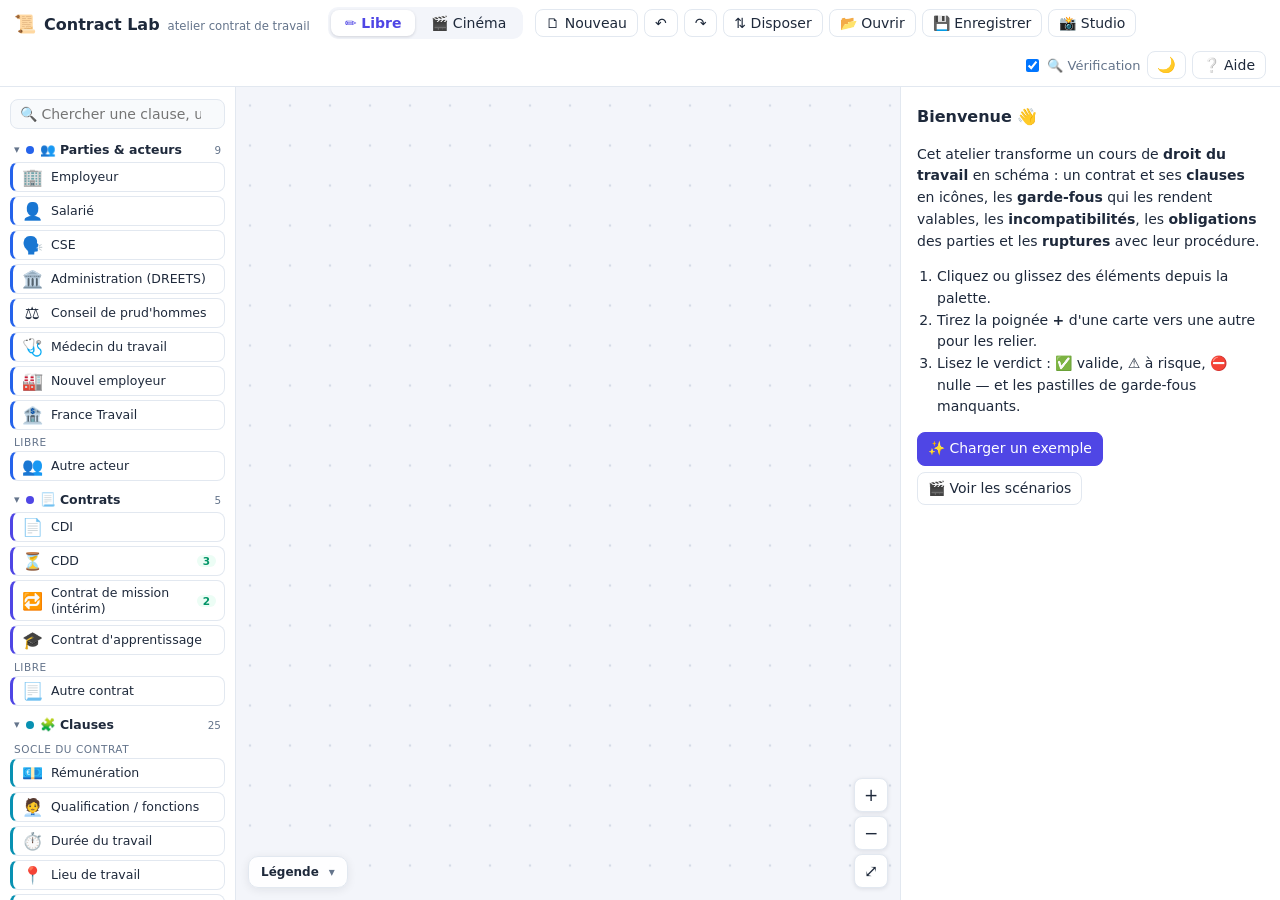
==== index.html @ 18470c7d "Contract Lab : atelier de visualisation du contrat de travail Adaptation de Capital Lab au droit du " ====
<!doctype html>
<html lang="fr">
<head>
<meta charset="utf-8">
<meta name="viewport" content="width=device-width, initial-scale=1">
<title>Contract Lab — atelier contrat de travail</title>
<meta name="description" content="Atelier pédagogique gratuit pour visualiser le contrat de travail : clauses en icônes, garde-fous qui les rendent valables, incompatibilités, obligations des parties, ruptures et leurs procédures. Scénarios animés pas à pas et quiz pour la classe.">
<link rel="canonical" href="https://edu-fpar.github.io/contract-lab/">
<link rel="icon" href="data:image/svg+xml,%3Csvg xmlns='http://www.w3.org/2000/svg' viewBox='0 0 100 100'%3E%3Cpath d='M18 6h44l20 20v68H18z' fill='%230891b2'/%3E%3Cpath d='M30 46h40M30 60h40M30 74h26' stroke='%23fff' stroke-width='7'/%3E%3C/svg%3E">
<meta property="og:type" content="website">
<meta property="og:locale" content="fr_FR">
<meta property="og:site_name" content="Contract Lab">
<meta property="og:title" content="Contract Lab — atelier contrat de travail">
<meta property="og:description" content="Une clause de non-concurrence sans contrepartie ? Nulle. Un atelier visuel et des scénarios animés pour enseigner le contrat de travail, ses clauses, les obligations et les ruptures.">
<meta property="og:url" content="https://edu-fpar.github.io/contract-lab/">
<meta name="twitter:card" content="summary">
<meta name="twitter:title" content="Contract Lab — atelier contrat de travail">
<meta name="twitter:description" content="Clauses, garde-fous, obligations et ruptures du contrat de travail : un atelier visuel et des scénarios animés pour la classe.">
<script>
  /* Thème appliqué avant l'affichage pour éviter un flash : choix mémorisé, sinon réglage du système. */
  (function () {
    var t = null;
    try {
        t = localStorage.getItem('contract-lab.theme');
    } catch (e) { /* stockage indisponible */ }
    if (t !== 'light' && t !== 'dark') t = window.matchMedia && matchMedia('(prefers-color-scheme: dark)').matches ? 'dark' : 'light';
    document.documentElement.setAttribute('data-theme', t);
  })();
</script>
<link rel="stylesheet" href="css/app.css">
</head>
<body class="libre">

<header id="topbar">
  <div class="brand"><span class="logo">📜</span><b>Contract Lab</b><small>atelier contrat de travail</small></div>
  <nav class="modes" role="tablist">
    <button data-mode="libre" class="active" title="Construire librement un contrat ou un dossier">✏️ Libre</button>
    <button data-mode="cinema" title="Dérouler un scénario commenté">🎬 Cinéma</button>
  </nav>
  <div class="actions" id="actions-libre">
    <button id="btn-new" title="Vider le canevas">🗋<span class="lbl"> Nouveau</span></button>
    <button id="btn-undo" title="Annuler (Ctrl+Z)">↶</button>
    <button id="btn-redo" title="Rétablir (Ctrl+Y)">↷</button>
    <button id="btn-layout" title="Réorganiser automatiquement">⇅<span class="lbl"> Disposer</span></button>
    <button id="btn-open" title="Ouvrir un schéma (.json) ou un scénario (.md)">📂<span class="lbl"> Ouvrir</span></button>
    <button id="btn-save" title="Enregistrer le schéma (.json)">💾<span class="lbl"> Enregistrer</span></button>
    <button id="btn-studio" title="Capturer des étapes et produire un scénario">📸<span class="lbl"> Studio</span></button>
  </div>
  <div class="actions" id="actions-cinema" hidden>
    <button id="btn-library" title="Choisir un scénario">📚<span class="lbl"> Scénarios</span></button>
    <button id="btn-share" title="Copier un lien vers ce scénario ou cette étape">🔗<span class="lbl"> Partager</span></button>
    <button id="btn-scorm" title="Exporter ce scénario en paquet SCORM (Moodle, LMS)">📦<span class="lbl"> SCORM</span></button>
    <button id="btn-edit-md" title="Voir et modifier le markdown du scénario">📝<span class="lbl"> Markdown</span></button>
    <button id="btn-to-libre" title="Reprendre l'état affiché en mode libre">✏️<span class="lbl"> Explorer librement</span></button>
  </div>
  <div class="actions right">
    <label class="opt" title="Affiche les verdicts (valide, à risque, nulle) et les pastilles de garde-fous. Décochez pour laisser la classe juger."><input type="checkbox" id="opt-verif" checked> 🔍 Vérification</label>
    <button id="btn-theme" class="theme-btn" title="Mode jour / nuit">🌙</button>
    <button id="btn-help" title="Aide">❔<span class="lbl"> Aide</span></button>
  </div>
</header>

<main id="main">
  <aside id="palette"></aside>

  <section id="stage">
    <svg id="canvas" xmlns="http://www.w3.org/2000/svg"></svg>
    <div id="banner" hidden></div>
    <div id="zoom">
      <button data-z="in" title="Zoom avant">+</button>
      <button data-z="out" title="Zoom arrière">−</button>
      <button data-z="fit" title="Tout afficher (F)">⤢</button>
    </div>
    <div id="legend"></div>
    <div id="studio" hidden></div>
    <div id="qsheet" hidden aria-live="polite"></div>
    <div id="toast"></div>
  </section>

  <aside id="side">
    <div id="inspector"></div>
    <div id="commentary" hidden></div>
  </aside>
</main>

<footer id="player" hidden>
  <button id="pl-first" title="Début (Origine)">⏮</button>
  <button id="pl-prev" title="Étape précédente (←)">◀</button>
  <button id="pl-play" class="primary" title="Lecture / pause (Espace)">▶ Lecture</button>
  <button id="pl-next" class="primary" title="Étape suivante (→)">Suivant ▶</button>
  <button id="pl-reset" title="Remettre les cartes et les bulles déplacées à leur place d'origine" hidden>↺ Disposition</button>
  <div id="pl-progress"><div id="pl-dots"></div><div id="pl-timer"><i></i></div></div>
  <span id="pl-count">–</span>
  <div id="pl-view" role="group" aria-label="Affichage">
    <button data-v="schema" title="Schéma seul">🗺</button>
    <button data-v="split" title="Schéma et explications">◫</button>
    <button data-v="texte" title="Explications seules">📖</button>
  </div>
  <label class="pl-modelabel">Mode
    <select id="pl-mode">
      <option value="pas">Pas à pas</option>
      <option value="continu">Lecture continue</option>
    </select>
  </label>
  <label class="speed">Rythme <input type="range" id="pl-speed" min="0.25" max="3" step="0.25" value="1"> <span id="pl-speed-v">1×</span></label>
</footer>

<div id="modal" hidden><div class="dialog"><button class="close" title="Fermer (Échap)">×</button><div class="content"></div></div></div>
<input type="file" id="file-input" accept=".md,.markdown,.txt,.json" hidden>

<script src="js/model.js"></script>
<script src="js/scenario.js"></script>
<script src="js/docs.js"></script>
<script src="js/library.js"></script>
<script src="js/scorm.js"></script>
<script src="js/app.js"></script>
</body>
</html>
---- css/app.css ----
:root {
  --bg: #f3f5fa;
  --panel: #ffffff;
  --ink: #1e293b;
  --muted: #64748b;
  --line: #e2e8f0;
  --accent: #4f46e5;
  --accent-soft: #eef2ff;
  --ok: #15803d;
  --danger: #dc2626;
  --warn: #b45309;
  --node-bg: #ffffff;
  --grid-dot: #d5dbe7;
  --panel-2: #f8fafc;
  --soft-line: #f1f5f9;
  --accent-line: #c7d2fe;
  --danger-soft: #fef2f2;
  --warn-soft: #fffbeb;
  --warn-line: #fed7aa;
  --ok-soft: #ecfdf5;
  --ok-line: #a7f3d0;
  --note-ink: #78350f;
  --overlay: rgba(255, 255, 255, .95);
  --radius: 10px;
  color-scheme: light;
  font-family: "Segoe UI", system-ui, -apple-system, Roboto, sans-serif;
}
/* Thème nuit : appliqué via <html data-theme="dark"> (voir le script en tête d'index.html) */
:root[data-theme="dark"] {
  --bg: #0b1120;
  --panel: #141c2f;
  --panel-2: #1a2338;
  --ink: #e2e8f0;
  --muted: #94a3b8;
  --line: #2a3550;
  --soft-line: #222c42;
  --accent: #818cf8;
  --accent-soft: #252a4d;
  --accent-line: #4b5394;
  --ok: #4ade80;
  --danger: #f87171;
  --danger-soft: #3b1d24;
  --warn: #fbbf24;
  --warn-soft: #2e2615;
  --warn-line: #6b4e1a;
  --ok-soft: #12291f;
  --ok-line: #1f5a3d;
  --note-ink: #fde68a;
  --node-bg: #182136;
  --grid-dot: #263149;
  --overlay: rgba(20, 28, 47, .95);
  color-scheme: dark;
}
:root[data-theme="dark"] button.primary { color: #0b1120; }
:root[data-theme="dark"] .node .body { filter: none; }
:root[data-theme="dark"] .md pre { background: #060b16; }
:root[data-theme="dark"] #toast { background: #e2e8f0; color: #0b1120; }
:root[data-theme="dark"] .modes { background: #0b1120; }
.theme-btn { font-size: 15px; padding: 4px 9px; }
* { box-sizing: border-box; }
html, body { margin: 0; height: 100%; background: var(--bg); color: var(--ink); font-size: 14px; overflow: hidden; }
body { display: grid; grid-template-rows: auto 1fr auto; height: 100vh; }
button, select, input, textarea { font: inherit; color: inherit; }
button {
  border: 1px solid var(--line); background: var(--panel); border-radius: 8px; padding: 5px 10px; cursor: pointer;
  transition: background .12s, border-color .12s;
}
button:hover { background: var(--accent-soft); border-color: var(--accent-line); }
button.primary { background: var(--accent); color: #fff; border-color: var(--accent); }
button.primary:hover { background: #4338ca; }
button.danger { color: var(--danger); }
button.danger:hover { background: var(--danger-soft); border-color: #fecaca; }
button.on { background: var(--accent-soft); border-color: var(--accent); color: var(--accent); }
button.small { font-size: 12.5px; padding: 3px 8px; }
a { color: var(--accent); cursor: pointer; text-decoration: none; }
a:hover { text-decoration: underline; }
.muted { color: var(--muted); }
.small { font-size: 12.5px; }

/* ---------------- barre du haut */
#topbar {
  display: flex; align-items: center; gap: 12px; padding: 7px 14px; background: var(--panel);
  border-bottom: 1px solid var(--line); flex-wrap: wrap; z-index: 5;
}
.brand { display: flex; align-items: baseline; gap: 8px; margin-right: 6px; }
.brand .logo { color: var(--accent); font-size: 18px; }
.brand b { font-size: 16px; }
.brand small { color: var(--muted); }
.modes { display: flex; background: var(--bg); border-radius: 10px; padding: 3px; gap: 2px; }
.modes button { border: none; background: transparent; padding: 5px 14px; border-radius: 8px; }
.modes button.active { background: var(--panel); box-shadow: 0 1px 3px rgba(15, 23, 42, .15); color: var(--accent); font-weight: 600; }
.actions { display: flex; gap: 6px; align-items: center; flex-wrap: wrap; }
.actions[hidden] { display: none; }
.actions.right { margin-left: auto; }
.opt { display: flex; align-items: center; gap: 5px; font-size: 13px; color: var(--muted); cursor: pointer; }

/* ---------------- disposition */
#main { display: grid; grid-template-columns: 236px 1fr 380px; min-height: 0; }
body.cinema #main { grid-template-columns: 0 1fr minmax(380px, 32vw); }
body.cinema #palette { display: none; }
#palette { grid-column: 1; } #stage { grid-column: 2; } #side { grid-column: 3; }
@media (max-width: 1000px) {
  #main { grid-template-columns: 196px 1fr 310px; }
  body.cinema #main { grid-template-columns: 0 1fr 320px; }
  .brand small { display: none; }
}
#palette { background: var(--panel); border-right: 1px solid var(--line); padding: 10px; overflow: auto; }
#palette h3 { font-size: 11.5px; text-transform: uppercase; letter-spacing: .06em; color: var(--muted); margin: 8px 4px; }
.tool {
  display: flex; gap: 8px; align-items: center; padding: 4px 8px; border: 1px solid var(--line); border-left: 3px solid var(--fc, var(--line)); border-radius: 8px;
  margin-bottom: 4px; cursor: grab; background: var(--panel); user-select: none; transition: transform .1s, box-shadow .1s;
}
.tool[hidden], .pal-fam[hidden], .pal-grp[hidden] { display: none; }
.tool:hover { box-shadow: 0 2px 8px rgba(79, 70, 229, .15); border-color: var(--accent-line); transform: translateY(-1px); }
.tool .ic { font-size: 17px; width: 22px; text-align: center; flex: none; }
.tool b { display: block; font-size: 12.5px; font-weight: 500; flex: 1; line-height: 1.25; }
.tool .nreq { font-style: normal; font-size: 10.5px; font-weight: 700; color: #059669; background: var(--ok-soft); border-radius: 9px; padding: 0 6px; }
.tool .nreq.bad { color: var(--danger); background: var(--danger-soft); }
#pal-search { width: 100%; padding: 6px 9px; border: 1px solid var(--line); border-radius: 8px; margin: 2px 0 8px; background: var(--panel-2); }
.pal-fam { margin: 0 0 6px; }
.pal-fam summary { cursor: pointer; font-size: 12.5px; font-weight: 700; padding: 5px 4px; border-radius: 6px; display: flex; align-items: center; gap: 6px; color: var(--ink); list-style: none; }
.pal-fam summary::-webkit-details-marker { display: none; }
.pal-fam summary::before { content: '▸'; color: var(--muted); font-size: 11px; }
.pal-fam[open] summary::before { content: '▾'; }
.pal-fam summary:hover { background: var(--panel-2); }
.pal-fam summary small { margin-left: auto; color: var(--muted); font-weight: 400; }
.pf-dot { width: 8px; height: 8px; border-radius: 50%; flex: none; }
.pal-grp { font-size: 10.5px; text-transform: uppercase; letter-spacing: .05em; color: var(--muted); margin: 6px 4px 3px; }
.tool small { color: var(--muted); font-size: 11.5px; }
.tool-btn { display: block; width: 100%; text-align: left; margin-bottom: 6px; }
.hint { color: var(--muted); font-size: 12px; line-height: 1.45; margin: 10px 4px; }

#stage { position: relative; overflow: hidden; min-width: 0; }
#canvas { width: 100%; height: 100%; display: block; touch-action: none; cursor: grab; user-select: none; }
#canvas:active { cursor: grabbing; }
#side { background: var(--panel); border-left: 1px solid var(--line); overflow: auto; min-width: 0; }
#inspector { padding: 14px 16px 30px; }

/* ---------------- SVG */
#canvas .bg { fill: url(#grid); }
#canvas .gdot { fill: var(--grid-dot); }
.node { cursor: pointer; }
body.libre .node { cursor: move; }
.node .body { filter: url(#shadow); }
/* cartes : ombre portée sur le fond */
.node .name { font: 600 13px "Segoe UI", system-ui, sans-serif; fill: var(--ink); }
.node .icon { font-size: 20px; pointer-events: none; }
.node .paper { fill: var(--node-bg); filter: url(#shadow); }
.badge circle { fill: var(--node-bg); stroke-width: 1.8; }
.badge.ok circle { fill: var(--ok-soft); }
.badge.miss circle { stroke-dasharray: 3 2.5; }
.badge.miss text { opacity: .4; }
.badge text { font-size: 11.5px; }
.frame rect { fill: rgba(79, 70, 229, .035); stroke: #818cf8; stroke-width: 1.6; stroke-dasharray: 10 6; cursor: move; }
.frame text { font-size: 13px; font-weight: 700; fill: var(--accent); pointer-events: none; }
.frame.sel rect { stroke-width: 2.6; stroke: var(--accent); }
body.cinema .frame rect { cursor: default; }
.autolink path { fill: none; stroke-width: 2; stroke-dasharray: 5 5; pointer-events: none; }
.llabel.auto circle { fill: var(--panel); stroke-width: 1.6; }
.llabel.auto text { font-size: 14px; font-weight: 800; }
.link.faint .stroke { opacity: .55; }
.node .sub { font-size: 11px; fill: var(--muted); }
.node .st { font-size: 11.5px; font-weight: 600; }
.node .ring { fill: none; stroke: #f59e0b; stroke-width: 4; }
.node .selring { fill: none; stroke: var(--accent); stroke-width: 2.5; stroke-dasharray: 7 4; }
.node .hovring { fill: none; stroke: #6366f1; stroke-width: 3; }
.node .warn circle { fill: var(--danger); }
.node .warn text { fill: var(--panel); font-weight: 700; font-size: 12px; }
.port { cursor: crosshair; }
.port circle { fill: var(--panel); stroke: var(--accent); stroke-width: 1.6; opacity: .0; transition: opacity .15s; }
.port text { fill: var(--accent); font-weight: 700; font-size: 13px; opacity: 0; pointer-events: none; }
.node:hover .port circle, .node:hover .port text, .node.sel .port circle, .node.sel .port text { opacity: 1; }
body.cinema .port { display: none; }
.link .hit { stroke: transparent; stroke-width: 16; fill: none; cursor: pointer; }
.link .stroke { fill: none; stroke-linecap: round; pointer-events: none; }
.link .halo { fill: none; stroke: #fcd34d; stroke-opacity: .55; stroke-linecap: round; pointer-events: none; }
.link.sel .halo { stroke: #a5b4fc; stroke-opacity: .8; }
.llabel { cursor: pointer; }
.llabel rect { fill: var(--panel); stroke-width: 1.5; }
.llabel text { font-size: 11.5px; font-weight: 600; fill: var(--ink); }
.llabel.sel rect { fill: var(--accent-soft); }
.concert rect { stroke-width: 2; stroke-dasharray: 9 6; }
.concert text { font-size: 12.5px; font-weight: 700; cursor: pointer; }
.concert.sel rect { stroke-width: 3; }
.note rect, .note path { fill: var(--warn-soft); stroke: #f59e0b; stroke-width: 1.5; }
.note text { font-size: 12.5px; fill: var(--note-ink); font-weight: 500; pointer-events: none; }
.note { cursor: move; }
body.cinema .node { cursor: grab; }
.tmp { stroke: var(--accent); stroke-width: 2.5; stroke-dasharray: 6 5; fill: none; }

/* ---------------- surimpressions */
#banner {
  position: absolute; top: 12px; left: 50%; transform: translateX(-50%); background: var(--panel); border: 1px solid var(--accent-line);
  border-radius: 999px; padding: 6px 8px 6px 16px; box-shadow: 0 4px 16px rgba(15, 23, 42, .1); display: flex; gap: 10px;
  align-items: center; font-size: 13px; max-width: 90%; white-space: nowrap; overflow: hidden;
}
#banner[hidden] { display: none; }
#banner button { border-radius: 999px; padding: 2px 9px; }
#zoom { position: absolute; right: 12px; bottom: calc(var(--sheet-h, 0px) + 12px); transition: bottom .25s; display: flex; flex-direction: column; gap: 4px; }
#zoom button { width: 34px; height: 34px; padding: 0; font-size: 17px; background: var(--panel); box-shadow: 0 1px 4px rgba(15, 23, 42, .1); }
#legend {
  position: absolute; left: 12px; bottom: calc(var(--sheet-h, 0px) + 12px); transition: bottom .25s; background: var(--overlay); border: 1px solid var(--line);
  border-radius: var(--radius); padding: 8px 12px; font-size: 12px; box-shadow: 0 2px 10px rgba(15, 23, 42, .08); max-width: 290px;
}
#legend .lg-h { display: flex; justify-content: space-between; align-items: center; font-weight: 700; gap: 10px; cursor: pointer; }
#legend .lg-h span { color: var(--muted); font-weight: 400; }
#legend.collapsed .lg-body { display: none; }
#legend .lg-sec { margin: 7px 0 3px; color: var(--muted); font-size: 11px; text-transform: uppercase; letter-spacing: .05em; }
#legend .lg-row { display: flex; align-items: center; gap: 8px; margin: 2px 0; }
#legend .sw { width: 26px; height: 0; border-top: 4px solid; border-radius: 2px; flex: none; }
#legend .sw.dash { border-top-style: dashed; border-top-width: 3px; }
#legend .box { width: 26px; height: 14px; border-radius: 4px; flex: none; border: 2px solid; }
#toast {
  position: absolute; top: 14px; right: 14px; background: #1e293b; color: #fff; padding: 8px 14px; border-radius: 8px;
  opacity: 0; transform: translateY(-8px); transition: all .2s; pointer-events: none; max-width: 60%; font-size: 13px;
}
#toast.show { opacity: 1; transform: none; }
#studio {
  position: absolute; left: 50%; bottom: 14px; transform: translateX(-50%); background: #1e1b4b; color: #fff;
  border-radius: 12px; padding: 8px 10px 8px 14px; display: flex; gap: 6px; align-items: center; flex-wrap: wrap;
  box-shadow: 0 6px 24px rgba(30, 27, 75, .35); font-size: 13px; max-width: calc(100% - 340px);
}
#studio[hidden] { display: none; }
#studio button { background: rgba(255, 255, 255, .1); border-color: rgba(255, 255, 255, .2); color: #fff; font-size: 12.5px; padding: 4px 9px; }
#studio button:hover { background: rgba(255, 255, 255, .22); }
#studio button.primary { background: #f59e0b; border-color: #f59e0b; color: #1e1b4b; font-weight: 600; }
#studio b { margin-right: 4px; }

/* ---------------- inspecteur */
#inspector h3 { margin: 4px 0 10px; font-size: 16px; }
#inspector h4 { margin: 18px 0 8px; font-size: 12px; text-transform: uppercase; letter-spacing: .05em; color: var(--muted); }
#inspector h5 { margin: 14px 0 6px; font-size: 13px; }
.insp-head { display: flex; align-items: center; gap: 8px; }
.insp-head .big { font-size: 26px; }
.insp-head input.name { flex: 1; font-size: 17px; font-weight: 600; border: 1px solid transparent; border-radius: 6px; padding: 4px 6px; min-width: 0; }
.insp-head input.name:hover, .insp-head input.name:focus { border-color: var(--line); outline: none; background: var(--panel-2); }
.row { display: flex; align-items: center; gap: 8px; margin: 8px 0; }
.row label { width: 50px; color: var(--muted); font-size: 12.5px; }
.row select { flex: 1; padding: 4px; border: 1px solid var(--line); border-radius: 6px; }
.btns { display: flex; gap: 6px; flex-wrap: wrap; margin: 8px 0; }
.le { border: 1px solid var(--line); border-radius: var(--radius); padding: 8px 10px; margin: 6px 0; background: var(--panel-2); }
.le-head { display: flex; justify-content: space-between; align-items: center; font-weight: 600; margin-bottom: 4px; }
.le-head .x { border: none; background: none; color: var(--muted); font-size: 17px; padding: 0 4px; line-height: 1; }
.le-head .x:hover { color: var(--danger); }
.sl { display: grid; grid-template-columns: 92px 1fr 64px 12px; align-items: center; gap: 6px; font-size: 12.5px; margin: 3px 0; }
.sl.off { opacity: .45; }
.sl input[type=range] { width: 100%; accent-color: var(--accent); }
.sl input[type=number] { width: 64px; padding: 2px 4px; border: 1px solid var(--line); border-radius: 5px; text-align: right; }
.sl i { font-style: normal; color: var(--muted); }
.chk { display: flex; align-items: center; gap: 6px; font-size: 12px; color: var(--muted); margin: 3px 0; cursor: pointer; }
.cat { font-size: 12px; margin-top: 5px; padding: 3px 8px; border-left: 4px solid var(--c); background: var(--panel); border-radius: 4px; }
.rest { font-size: 12.5px; color: var(--muted); margin: 6px 2px; }
.rest.bad { color: var(--danger); font-weight: 600; }
select.add { width: 100%; margin-top: 4px; padding: 5px; border: 1px dashed #a5b4fc; border-radius: 8px; color: var(--accent); background: var(--panel-2); cursor: pointer; }
.pill-row { margin: 4px 0; }
.verdict { padding: 9px 12px; border-radius: 8px; margin: 8px 0; border-left: 5px solid var(--c, #94a3b8); background: var(--panel-2); line-height: 1.45; }
.verdict.none { --c: #94a3b8; color: var(--muted); }
.chain { font-size: 12.5px; margin: 6px 0; color: var(--ink); background: var(--warn-soft); padding: 6px 10px; border-radius: 6px; }
.insight { background: var(--ok-soft); border: 1px solid var(--ok-line); padding: 8px 10px; border-radius: 8px; margin: 8px 0; font-size: 13px; line-height: 1.45; }
.warnbox { background: var(--warn-soft); border: 1px solid var(--warn-line); padding: 8px 10px; border-radius: 8px; margin: 8px 0; font-size: 12.5px; line-height: 1.45; }
.kv { display: flex; justify-content: space-between; font-size: 13px; padding: 3px 0; border-bottom: 1px dashed var(--line); }
table.mini { width: 100%; border-collapse: collapse; font-size: 12.5px; margin: 6px 0; }
table.mini th { text-align: left; color: var(--muted); font-weight: 600; font-size: 11.5px; padding: 3px 4px; border-bottom: 1px solid var(--line); }
table.mini td { padding: 4px; border-bottom: 1px solid var(--soft-line); }
table.mini td.n, table.mini th.n { text-align: right; white-space: nowrap; }
.dot { display: inline-block; width: 9px; height: 9px; border-radius: 50%; margin-right: 5px; vertical-align: 0; }
.welcome { line-height: 1.55; }
.welcome ol { padding-left: 20px; }
.ctrl-list { list-style: none; padding: 0; margin: 4px 0; }
.ctrl-list li { padding: 6px 0; border-bottom: 1px solid var(--soft-line); }
.members label { display: flex; gap: 6px; align-items: center; padding: 3px 0; cursor: pointer; }

/* ---------------- cinéma */
#commentary { padding: 18px 22px 40px; font-size: 15px; line-height: 1.6; }
.sc-head { display: flex; justify-content: space-between; align-items: baseline; gap: 10px; border-bottom: 1px solid var(--line); padding-bottom: 8px; margin-bottom: 4px; }
.sc-title { font-weight: 700; color: var(--accent); font-size: 13.5px; }
.sc-no { color: var(--muted); font-size: 12.5px; white-space: nowrap; }
.step-title { font-size: 21px; margin: 14px 0 8px; line-height: 1.3; animation: fadeUp .45s ease; }
.md { animation: fadeUp .55s ease; }
.md p { margin: 8px 0; }
.md ul, .md ol { padding-left: 22px; margin: 8px 0; }
.md li { margin: 3px 0; }
.md blockquote { margin: 12px 0; padding: 8px 14px; background: var(--warn-soft); border-left: 4px solid #f59e0b; border-radius: 6px; }
.md blockquote p { margin: 4px 0; }
.md table { border-collapse: collapse; width: 100%; font-size: 13.5px; margin: 10px 0; }
.md th, .md td { border: 1px solid var(--line); padding: 5px 8px; text-align: left; }
.md th { background: var(--panel-2); }
.md code { background: var(--soft-line); padding: 1px 5px; border-radius: 4px; font-size: .9em; }
.md pre { background: #0f172a; color: #e2e8f0; padding: 10px 12px; border-radius: 8px; overflow: auto; font-size: 12.5px; line-height: 1.45; }
.md pre code { background: none; padding: 0; }
.md h1 { font-size: 20px; } .md h2 { font-size: 18px; margin-top: 22px; } .md h3 { font-size: 16px; }
.ref { background: var(--accent-soft); color: var(--accent); padding: 0 6px; border-radius: 5px; cursor: pointer; font-weight: 600; white-space: nowrap; }
.ref:hover { background: var(--accent-line); }
.auto { margin-top: 18px; border: 1px solid var(--line); border-radius: var(--radius); padding: 10px 14px; background: var(--panel-2); font-size: 13.5px; line-height: 1.5; }
.auto-h { display: flex; justify-content: space-between; align-items: center; font-weight: 700; }
.auto-h button { border: none; background: none; font-size: 16px; padding: 0 4px; color: var(--muted); }
.auto h4 { font-size: 11.5px; text-transform: uppercase; letter-spacing: .05em; color: var(--muted); margin: 12px 0 4px; }
details.plan, details.errs { margin-top: 18px; font-size: 13.5px; }
details summary { cursor: pointer; color: var(--muted); font-weight: 600; }
details.plan ol { padding-left: 22px; }
details.plan li.cur a { font-weight: 700; }
details.plan li.done a { color: var(--muted); }
details.errs { color: var(--warn); }
.empty { text-align: center; padding: 40px 10px; color: var(--muted); }
.empty h2 { color: var(--ink); }
@keyframes fadeUp { from { opacity: 0; transform: translateY(8px); } to { opacity: 1; transform: none; } }

#player {
  display: flex; align-items: center; gap: 8px; padding: 8px 14px; background: var(--panel); border-top: 1px solid var(--line);
  flex-wrap: wrap;
}
#player[hidden] { display: none; }
#player label { display: flex; gap: 6px; align-items: center; font-size: 12.5px; color: var(--muted); }
#player select { padding: 3px; border-radius: 6px; border: 1px solid var(--line); }
#pl-progress { flex: 1; min-width: 160px; display: flex; flex-direction: column; gap: 5px; }
#pl-dots { display: flex; gap: 4px; }
#pl-dots button { flex: 1; height: 8px; padding: 0; border-radius: 4px; background: var(--line); border: none; min-width: 8px; }
#pl-dots button.done { background: #a5b4fc; }
#pl-dots button.cur { background: var(--accent); }
#pl-timer { height: 3px; background: var(--soft-line); border-radius: 2px; overflow: hidden; }
#pl-timer i { display: block; height: 100%; width: 0; background: #f59e0b; }
#pl-count { font-variant-numeric: tabular-nums; color: var(--muted); min-width: 52px; text-align: center; }
#pl-speed { width: 90px; accent-color: var(--accent); }

/* ---------------- fenêtres modales */
#modal { position: fixed; inset: 0; background: rgba(15, 23, 42, .45); display: flex; align-items: center; justify-content: center; z-index: 50; padding: 20px; }
#modal[hidden] { display: none; }
#modal .dialog { background: var(--panel); border-radius: 14px; max-width: 860px; width: 100%; max-height: 90vh; overflow: auto; position: relative; padding: 22px 26px; box-shadow: 0 20px 60px rgba(15, 23, 42, .3); animation: fadeUp .2s ease; }
#modal.narrow .dialog { max-width: 480px; }
#modal .close { position: absolute; top: 10px; right: 12px; border: none; font-size: 22px; background: none; color: var(--muted); }
#modal h2 { margin-top: 0; }
#modal textarea { width: 100%; min-height: 160px; border: 1px solid var(--line); border-radius: 8px; padding: 10px; font-family: Consolas, "Cascadia Mono", monospace; font-size: 12.5px; }
#modal textarea.big { min-height: 55vh; }
#modal input[type=text] { width: 100%; border: 1px solid var(--line); border-radius: 8px; padding: 7px 10px; }
#modal .field { margin: 10px 0; }
#modal .field > span { display: block; font-size: 12.5px; color: var(--muted); margin-bottom: 4px; }
.lib-grid { display: grid; grid-template-columns: repeat(auto-fill, minmax(240px, 1fr)); gap: 10px; margin: 12px 0 20px; }
.lib-card { border: 1px solid var(--line); border-radius: var(--radius); padding: 12px 14px; display: flex; flex-direction: column; gap: 6px; transition: box-shadow .12s, border-color .12s; }
.lib-card:hover { border-color: var(--accent-line); box-shadow: 0 4px 14px rgba(79, 70, 229, .12); }
.lib-card h4 { margin: 0; font-size: 14.5px; }
.lib-card p { margin: 0; color: var(--muted); font-size: 12.5px; flex: 1; line-height: 1.4; }
.lib-card .btns { margin: 4px 0 0; }
.lib-card .btns button { font-size: 12px; padding: 3px 8px; }
.help-doc { line-height: 1.55; }
a.btnlink { display: inline-flex; align-items: center; border: 1px solid var(--line); border-radius: 8px; padding: 5px 10px; }
a.btnlink:hover { background: var(--accent-soft); text-decoration: none; }

/* ---------------- étapes questions (mode cinéma) */
#qsheet {
  position: absolute; left: 12px; right: 12px; bottom: 0; max-height: 62%; overflow: auto; z-index: 4;
  background: var(--panel); border: 1px solid var(--line); border-bottom: none; border-radius: 16px 16px 0 0;
  box-shadow: 0 -8px 30px rgba(15, 23, 42, .18); animation: sheetUp .35s ease;
}
#qsheet[hidden] { display: none; }
@keyframes sheetUp { from { transform: translateY(40px); opacity: 0; } to { transform: none; opacity: 1; } }
.qs-head { display: flex; flex-wrap: wrap; align-items: center; gap: 8px 12px; padding: 12px 14px 10px 16px; cursor: pointer; position: sticky; top: 0; background: var(--panel); z-index: 1; }
.qs-badge { background: var(--accent-soft); color: var(--accent); font-weight: 700; padding: 3px 10px; border-radius: 999px; white-space: nowrap; font-size: 13px; }
.qs-text { flex: 1 1 240px; font-size: 19px; font-weight: 700; line-height: 1.3; min-width: 0; }
.qs-text p { margin: 0; }
.qs-actions { margin-left: auto; display: flex; align-items: center; gap: 6px; }
.qs-min { border: none; background: none; font-size: 18px; padding: 2px 8px; }
.qs-done { color: var(--ok); font-weight: 600; font-size: 13px; white-space: nowrap; }
.qs-body { padding: 2px 16px 14px; }
#qsheet.collapsed .qs-body { display: none; }
#qsheet.collapsed .qs-text { font-size: 15px; white-space: nowrap; overflow: hidden; text-overflow: ellipsis; }
.qs-grid { display: grid; grid-template-columns: repeat(auto-fit, minmax(210px, 1fr)); gap: 10px; }
.qs-hint, .qs-open { color: var(--muted); font-size: 12.5px; margin: 9px 2px 0; }
.qs-open { font-size: 15px; }
.qcard { perspective: 1000px; cursor: pointer; outline: none; }
.qc-inner { display: grid; transition: transform .55s cubic-bezier(.2, .7, .2, 1); transform-style: preserve-3d; height: 100%; }
.qcard.flipped .qc-inner { transform: rotateY(180deg); }
.qc-face {
  grid-area: 1 / 1; backface-visibility: hidden; -webkit-backface-visibility: hidden; border: 2px solid var(--line);
  border-radius: 12px; padding: 12px 14px; background: var(--panel-2); display: flex; gap: 10px; align-items: flex-start;
  min-height: 66px; font-size: 16px; line-height: 1.4; transition: border-color .2s, background .2s, opacity .2s;
}
.qc-back { transform: rotateY(180deg); flex-direction: column; gap: 4px; font-size: 14px; }
.qc-txt { flex: 1; min-width: 0; }
.qc-txt p { margin: 0 0 4px; }
.qc-letter { flex: none; width: 30px; height: 30px; border-radius: 50%; background: var(--accent); color: #fff; display: grid; place-items: center; font-weight: 700; font-size: 15px; }
.qc-mark { margin-left: auto; font-weight: 800; font-size: 20px; }
.qc-pick { display: inline-block; margin-top: 4px; font-size: 12px; color: var(--accent); font-weight: 600; }
.qcard:hover .qc-front, .qcard:focus-visible .qc-front { border-color: var(--accent-line); }
.qcard.picked .qc-front { border-color: var(--accent); box-shadow: 0 0 0 3px var(--accent-soft); }
.qcard.correct .qc-face { border-color: #22c55e; background: var(--ok-soft); }
.qcard.correct .qc-letter { background: #16a34a; }
.qcard.correct .qc-mark, .qcard.correct .qc-verdict { color: var(--ok); }
.qcard.wrong .qc-front { opacity: .6; }
.qcard.wrong .qc-letter { background: var(--muted); }
.qcard.wrong .qc-mark, .qcard.wrong .qc-verdict { color: var(--danger); }
.qc-verdict { font-weight: 700; }
.answer-wait { margin-top: 16px; padding: 10px 14px; border: 1px dashed var(--accent-line); border-radius: 10px; color: var(--muted); font-size: 14px; display: flex; align-items: center; justify-content: space-between; gap: 10px; flex-wrap: wrap; }
details.answer { margin-top: 16px; border: 1px solid var(--ok-line); background: var(--ok-soft); border-radius: 10px; padding: 8px 14px; animation: fadeUp .4s ease; }
details.answer summary { font-weight: 700; color: var(--ok); cursor: pointer; }
details.answer .good { margin: 8px 0 4px; }
@media (prefers-reduced-motion: reduce) { .qc-inner, #qsheet, details.answer { transition: none; animation: none; } }

/* ---------------- partage */
.share-row { margin: 14px 0; }
.share-line { display: flex; gap: 6px; margin-top: 5px; align-items: center; }
.share-line input { flex: 1; min-width: 0; font-family: Consolas, "Cascadia Mono", monospace; font-size: 12px; }

/* ---------------- téléphone (portrait) */
#pl-view { display: none; }
@media (max-width: 760px) {
  body { height: 100vh; height: 100dvh; }
  #topbar { padding: 6px 8px; gap: 6px; }
  .brand { margin-right: 0; }
  .brand small, .lbl, .opt { display: none; }
  .brand b { font-size: 15px; }
  .modes button { padding: 4px 10px; }
  .actions { gap: 4px; }
  .actions button { padding: 4px 8px; }

  /* cinéma : schéma en haut, explications en bas (ou l'un des deux seul) */
  body.cinema #main { grid-template-columns: 1fr; grid-template-rows: minmax(0, 46fr) minmax(0, 54fr); }
  body.cinema #stage { grid-column: 1; grid-row: 1; border-bottom: 1px solid var(--line); }
  body.cinema #side { grid-column: 1; grid-row: 2; border-left: none; }
  body.cinema.m-schema #main { grid-template-rows: minmax(0, 1fr) 0; }
  body.cinema.m-schema #side { display: none; }
  body.cinema.m-texte #main { grid-template-rows: 0 minmax(0, 1fr); }
  body.cinema.m-texte #stage { display: none; }
  body.cinema #legend { display: none; }
  #commentary { padding: 10px 16px 28px; font-size: 15px; }
  .step-title { font-size: 18px; margin: 8px 0 6px; }
  #zoom { right: 8px; }
  #zoom button { width: 30px; height: 30px; font-size: 15px; }
  #banner { top: 6px; font-size: 12px; padding: 3px 6px 3px 12px; max-width: calc(100% - 16px); }
  #player { gap: 6px; padding: 6px 8px; flex-wrap: nowrap; }
  body { grid-template-columns: minmax(0, 1fr); }
  #main, #side, #stage { min-width: 0; }
  #pl-first, #player .pl-modelabel, #player .speed { display: none; }
  #pl-prev, #pl-next, #pl-reset, #pl-play { white-space: nowrap; }
  #pl-prev, #pl-next { padding: 8px 12px; }
  #pl-progress { min-width: 40px; }
  #pl-dots { gap: 2px; }
  #pl-dots button { min-width: 3px; }
  #pl-count { min-width: 38px; font-size: 13px; }
  #pl-view { display: flex; gap: 2px; background: var(--bg); border-radius: 8px; padding: 2px; flex: none; }
  #pl-view button { border: none; background: transparent; padding: 5px 7px; }
  #pl-view button.on { background: var(--panel); box-shadow: 0 1px 3px rgba(15, 23, 42, .18); }

  /* questions : dans le texte, choix empilés */
  .qinline { margin: 14px -4px 4px; border: 1px solid var(--line); border-radius: 12px; background: var(--panel); }
  .qinline .qs-head { position: static; cursor: default; }
  .qinline .qs-min { display: none; }
  .qinline .qs-text { display: none; }   /* déjà dans le titre de l étape, juste au-dessus */
  .qinline .qs-grid { grid-template-columns: 1fr; gap: 8px; }
  .qinline .qc-face { min-height: 50px; font-size: 15px; padding: 10px 12px; }

  /* bibliothèque et fenêtres en plein écran */
  #modal { padding: 0; align-items: stretch; }
  #modal .dialog, #modal.narrow .dialog { max-width: none; max-height: none; height: 100%; border-radius: 0; padding: 16px; }
  .lib-grid { grid-template-columns: 1fr; }
  #modal textarea { min-height: 120px; }
  #modal textarea.big { min-height: 50vh; }

  /* libre : palette en bandeau horizontal, inspecteur sous le canevas */
  body.libre #main { grid-template-columns: 1fr; grid-template-rows: auto minmax(0, 1fr) minmax(0, 42%); }
  body.libre #palette { grid-column: 1; grid-row: 1; display: flex; gap: 6px; overflow-x: auto; padding: 6px; border-right: none; border-bottom: 1px solid var(--line); }
  body.libre #palette h3, body.libre #palette .hint, body.libre .tool small { display: none; }
  body.libre .tool, body.libre .tool-btn { flex: none; margin: 0; padding: 6px 10px; width: auto; }
  body.libre .tool b { font-size: 12px; }
  body.libre #stage { grid-column: 1; grid-row: 2; }
  body.libre #side { grid-column: 1; grid-row: 3; border-left: none; border-top: 1px solid var(--line); }
  #studio { max-width: calc(100% - 20px); }
}

/* ---------------- aide rapide */
.help-cols { display: grid; grid-template-columns: 1fr 1fr; gap: 12px; }
.help-card { border: 1px solid var(--line); border-radius: 12px; padding: 4px 16px 6px; background: var(--panel-2); }
.help-card h3, .help-ai h3 { margin: 12px 0 6px; font-size: 16px; }
.help-card ul { padding-left: 18px; margin: 6px 0 10px; line-height: 1.5; }
.help-ai { margin: 16px 0; padding: 6px 18px 14px; border-radius: 16px; color: #fff; background: linear-gradient(135deg, #2a2752, #4b2fb8); }
.help-ai p { margin: 4px 0 8px; }
.help-prompt { background: rgba(255, 255, 255, .12); border-radius: 10px; padding: 10px 12px; font-size: 13.5px; line-height: 1.55; }
.help-ai .btns button { background: #fff; color: #2a2752; border-color: #fff; font-weight: 600; }
.help-ai .btns button.warn { background: #ffc107; border-color: #ffc107; }
.help-ai .btns a.doc-link { color: #fff; border: none; background: none; padding: 5px 4px; display: inline-flex; text-decoration: underline; }
.doc-links { display: grid; grid-template-columns: repeat(auto-fill, minmax(200px, 1fr)); gap: 8px; }
.doc-link { display: flex; flex-direction: column; border: 1px solid var(--line); border-radius: 10px; padding: 8px 12px; font-weight: 600; color: var(--ink); background: var(--panel-2); }
.doc-link small { font-weight: 400; color: var(--muted); font-size: 12px; }
.doc-link:hover { border-color: var(--accent-line); text-decoration: none; background: var(--accent-soft); }
.help-thanks { margin-top: 18px; font-size: 12.5px; color: var(--muted); }
@media (max-width: 760px) { .help-cols { grid-template-columns: 1fr; } }
.help-card img { display: block; width: 100%; border-radius: 8px; border: 1px solid var(--line); margin: 2px 0 4px; transition: transform .15s, box-shadow .15s; }
.help-card a:hover img { transform: translateY(-1px); box-shadow: 0 6px 18px rgba(15, 23, 42, .18); }
.help-steps { counter-reset: hs; list-style: none; padding: 0; margin: 8px 0 10px; }
.help-steps > li { counter-increment: hs; position: relative; padding-left: 38px; margin-bottom: 10px; line-height: 1.5; }
.help-steps > li::before { content: counter(hs); position: absolute; left: 0; top: -1px; width: 26px; height: 26px; border-radius: 50%; background: #ffd166; color: #2a2752; font-weight: 800; display: grid; place-items: center; font-size: 13px; }
.help-prompt[contenteditable] { margin: 6px 0; outline: 2px dashed rgba(255, 255, 255, .25); outline-offset: -2px; cursor: text; }
.help-prompt[contenteditable]:focus { outline-color: #ffd166; background: rgba(255, 255, 255, .18); }
.help-ai button.big { background: #fff; color: #2a2752; border-color: #fff; font-weight: 700; padding: 7px 16px; }
.help-more { margin: 4px 0 2px; padding: 6px 12px; border-radius: 10px; background: rgba(0, 0, 0, .18); }
.help-more summary { cursor: pointer; font-weight: 600; }
.help-more p { margin: 6px 0; }

/* paquet SCORM : un seul scénario, sans changement de mode ni bibliothèque */
body.embed .modes, body.embed #actions-cinema, body.embed #btn-help, body.embed .plan + .hint { display: none !important; }

/* ---------------- Contract Lab : inspecteur */
.famtag { display: inline-block; font-size: 11.5px; font-weight: 600; color: var(--c); background: var(--panel-2); border: 1px solid var(--line); border-left: 4px solid var(--c); border-radius: 6px; padding: 2px 8px; margin: 6px 0 2px; }
.desc { font-size: 13px; line-height: 1.5; color: var(--ink); background: var(--panel-2); border-radius: 8px; padding: 8px 10px; margin: 10px 0; }
.checklist, .rules { list-style: none; padding: 0; margin: 4px 0; }
.checklist li { display: flex; align-items: flex-start; gap: 7px; padding: 6px 4px; border-bottom: 1px solid var(--soft-line); font-size: 13px; line-height: 1.35; }
.checklist li > div { flex: 1; min-width: 0; }
.checklist .ck { font-weight: 800; width: 14px; flex: none; }
.checklist .ci { font-size: 16px; flex: none; }
.checklist li.ok .ck { color: var(--ok); }
.checklist li.miss .ck, .checklist li.miss .eff { color: var(--danger); }
.checklist li.warn .ck, .checklist li.warn .eff { color: var(--warn); }
.checklist li.miss .ci, .checklist li.warn .ci { opacity: .5; }
.checklist .add-req { flex: none; font-weight: 700; color: var(--ok); border-color: var(--ok-line); }
.rules li { font-size: 12.5px; padding: 3px 0; }
.chips { display: flex; flex-wrap: wrap; gap: 5px; margin: 4px 0; }
.chip { font-size: 12px; border: 1px solid var(--line); border-radius: 999px; padding: 2px 9px; background: var(--panel-2); }
button.chip:hover { border-color: var(--accent-line); }
.counts { display: grid; grid-template-columns: repeat(4, 1fr); gap: 6px; margin: 8px 0; }
.counts span { border: 1px solid var(--line); border-top: 3px solid var(--c); border-radius: 8px; padding: 6px 4px; text-align: center; font-weight: 700; font-size: 15px; background: var(--panel-2); }
.counts small { display: block; font-weight: 400; font-size: 11px; color: var(--muted); }
.prow { display: grid; grid-template-columns: 1fr 120px; gap: 8px; align-items: center; margin: 4px 0; font-size: 12.5px; }
.prow label { color: var(--muted); }
.prow input, .prow select, input.lab, input.addparam { padding: 4px 7px; border: 1px solid var(--line); border-radius: 6px; background: var(--panel); min-width: 0; }
input.lab, input.addparam { width: 100%; margin-top: 4px; font-size: 12.5px; }
input.addparam { border-style: dashed; margin-top: 6px; }
.le-head select { padding: 2px 4px; border: 1px solid var(--line); border-radius: 6px; font-size: 12px; max-width: 150px; }
.le-head > span { display: flex; flex-wrap: wrap; gap: 4px; align-items: center; font-weight: 500; font-size: 12.5px; }
details.adv { margin: 16px 0 8px; font-size: 13px; border: 1px solid var(--line); border-radius: 8px; padding: 6px 10px; }
details.adv summary { font-size: 12.5px; }
details.adv .conds .chk { color: var(--ink); }
details.adv .conds .x { border: none; background: none; color: var(--muted); padding: 0 4px; }
#legend .bdg { display: inline-grid; place-items: center; width: 20px; height: 20px; border-radius: 50%; font-size: 10px; border: 1.6px solid #16a34a; background: var(--ok-soft); flex: none; margin-right: -4px; }
#legend .bdg.miss { border: 1.6px dashed #dc2626; background: var(--panel); opacity: .8; }
@media (max-width: 760px) {
  body.libre #palette { display: block; max-height: 30vh; }
  body.libre #palette .pal-fam summary { display: flex; }
}
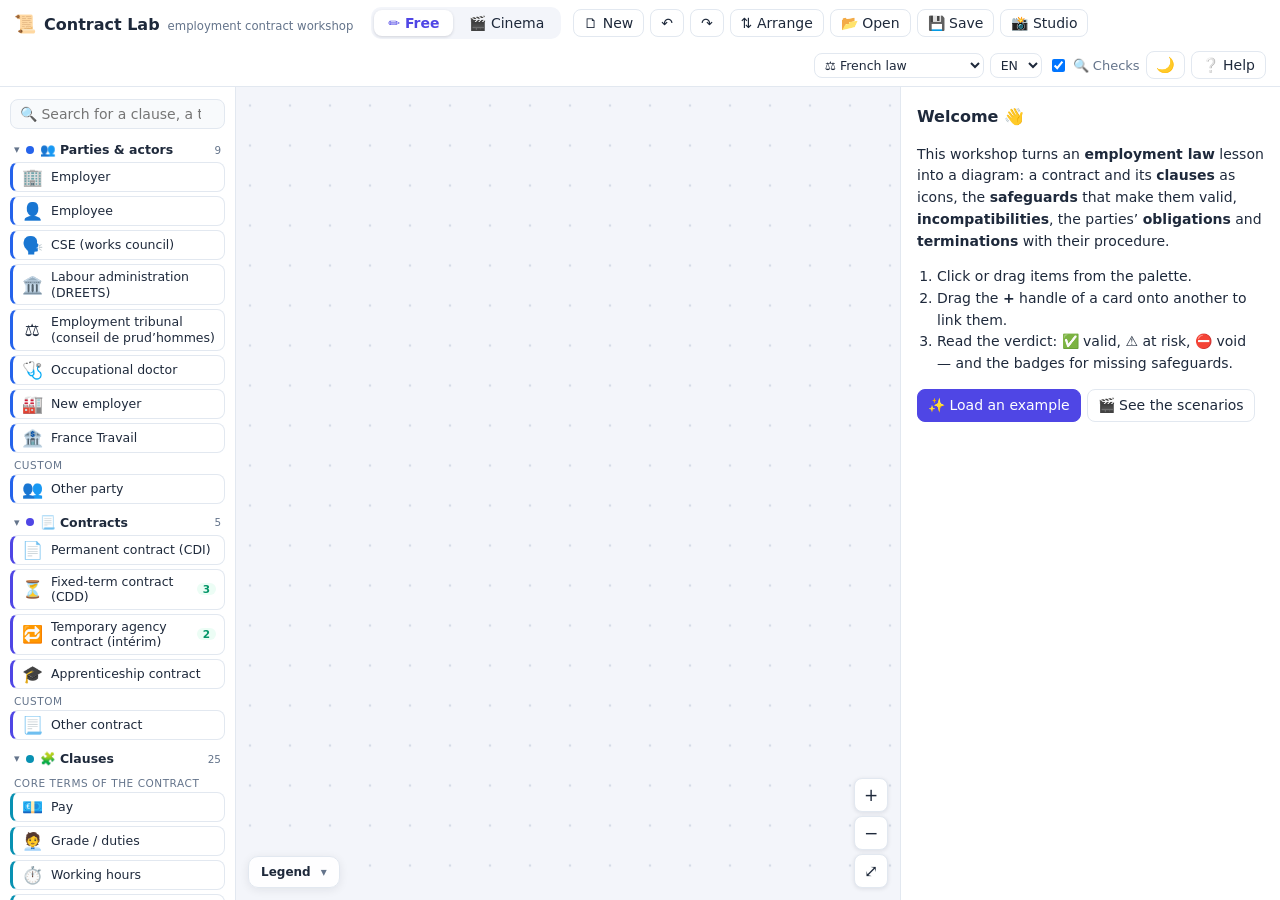
==== commit 6c1e3e0c: "Version anglaise : interface, droit français traduit et droit anglais - Interface en français ou en " ====
--- a/index.html
+++ b/index.html
@@ -13,9 +13,14 @@
 <meta property="og:title" content="Contract Lab — atelier contrat de travail">
 <meta property="og:description" content="Une clause de non-concurrence sans contrepartie ? Nulle. Un atelier visuel et des scénarios animés pour enseigner le contrat de travail, ses clauses, les obligations et les ruptures.">
 <meta property="og:url" content="https://edu-fpar.github.io/contract-lab/">
-<meta name="twitter:card" content="summary">
+<meta property="og:image" content="https://edu-fpar.github.io/contract-lab/contract-lab.png">
+<meta property="og:image:width" content="1440">
+<meta property="og:image:height" content="860">
+<meta property="og:image:alt" content="Contract Lab en mode cinéma : une clause de non-concurrence et ses garde-fous, avec une question à la salle">
+<meta name="twitter:card" content="summary_large_image">
 <meta name="twitter:title" content="Contract Lab — atelier contrat de travail">
 <meta name="twitter:description" content="Clauses, garde-fous, obligations et ruptures du contrat de travail : un atelier visuel et des scénarios animés pour la classe.">
+<meta name="twitter:image" content="https://edu-fpar.github.io/contract-lab/contract-lab.png">
 <script>
   /* Thème appliqué avant l'affichage pour éviter un flash : choix mémorisé, sinon réglage du système. */
   (function () {
@@ -54,6 +59,8 @@
     <button id="btn-to-libre" title="Reprendre l'état affiché en mode libre">✏️<span class="lbl"> Explorer librement</span></button>
   </div>
   <div class="actions right">
+    <select id="opt-droit" class="hsel" aria-label="Droit applicable"></select>
+    <select id="opt-lang" class="hsel" aria-label="Langue de l'interface" title="Langue de l'interface"></select>
     <label class="opt" title="Affiche les verdicts (valide, à risque, nulle) et les pastilles de garde-fous. Décochez pour laisser la classe juger."><input type="checkbox" id="opt-verif" checked> 🔍 Vérification</label>
     <button id="btn-theme" class="theme-btn" title="Mode jour / nuit">🌙</button>
     <button id="btn-help" title="Aide">❔<span class="lbl"> Aide</span></button>
@@ -108,10 +115,16 @@
 <div id="modal" hidden><div class="dialog"><button class="close" title="Fermer (Échap)">×</button><div class="content"></div></div></div>
 <input type="file" id="file-input" accept=".md,.markdown,.txt,.json" hidden>
 
+<script src="js/i18n.js"></script>
+<script src="js/i18n-en.js"></script>
 <script src="js/model.js"></script>
+<script src="js/catalog-fr-en.js"></script>
+<script src="js/catalog-uk.js"></script>
 <script src="js/scenario.js"></script>
 <script src="js/docs.js"></script>
 <script src="js/library.js"></script>
+<script src="js/library-en.js"></script>
+<script src="js/library-uk.js"></script>
 <script src="js/scorm.js"></script>
 <script src="js/app.js"></script>
 </body>
--- a/css/app.css
+++ b/css/app.css
@@ -535,3 +535,8 @@
   body.libre #palette { display: block; max-height: 30vh; }
   body.libre #palette .pal-fam summary { display: flex; }
 }
+
+/* sélecteurs de langue et de droit (barre du haut) */
+.hsel { padding: 3px 6px; border: 1px solid var(--line); border-radius: 8px; background: var(--panel); font-size: 12.5px; max-width: 170px; }
+.hsel:disabled { opacity: .7; }
+@media (max-width: 760px) { #opt-droit { display: none; } }
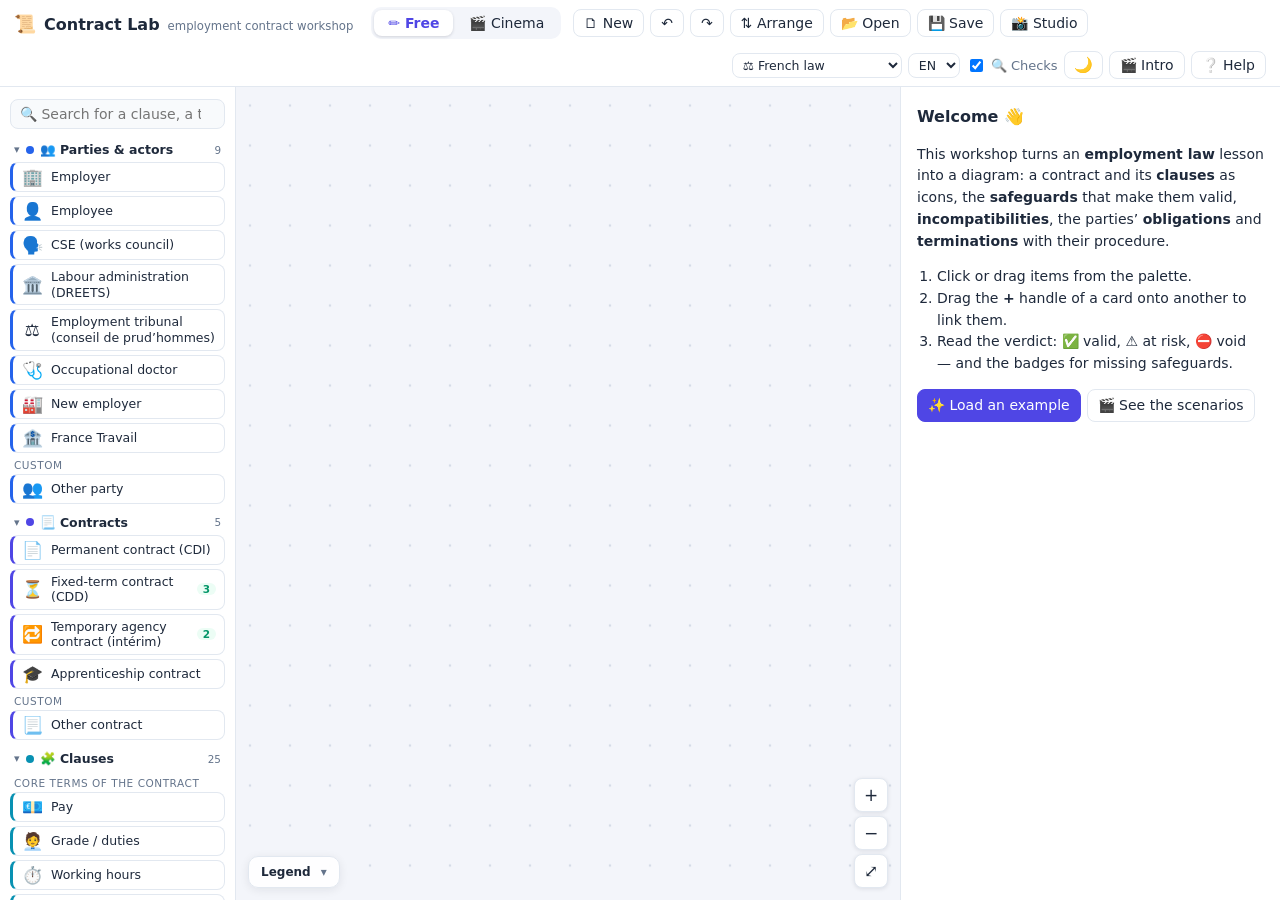
==== commit f8a3cf7c: "Visite guidée en vidéo (anim-kit) : intro.html, bouton 🎬 Intro et première visite - intro.html : ani" ====
--- a/index.html
+++ b/index.html
@@ -127,5 +127,6 @@
 <script src="js/library-uk.js"></script>
 <script src="js/scorm.js"></script>
 <script src="js/app.js"></script>
+<script src="js/intro-launcher.js"></script>
 </body>
 </html>
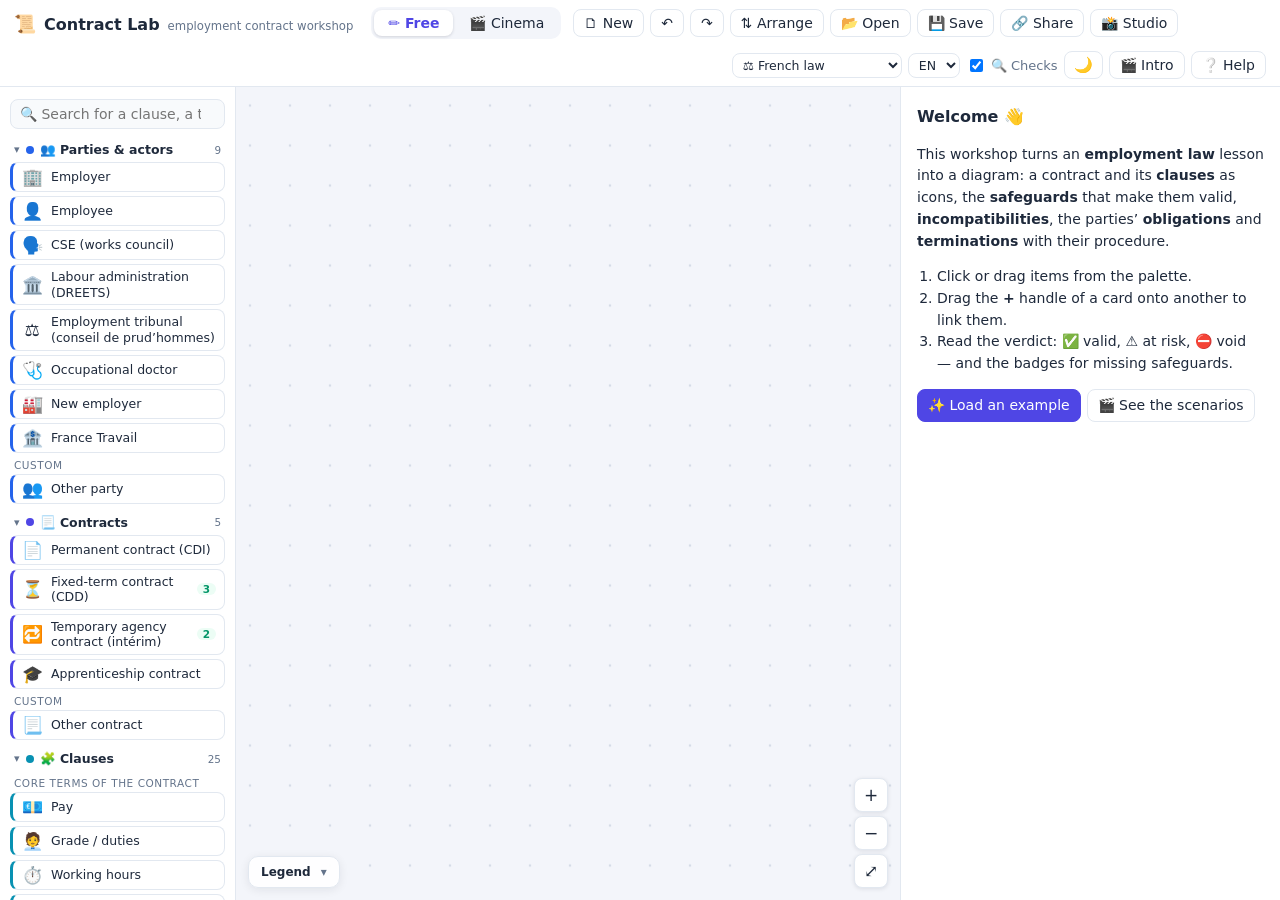
==== commit 7ad5087d: "Espagnol et droit espagnol, aperçus de partage par langue, visuels réutilisables, README trilingues " ====
--- a/index.html
+++ b/index.html
@@ -6,6 +6,10 @@
 <title>Contract Lab — atelier contrat de travail</title>
 <meta name="description" content="Atelier pédagogique gratuit pour visualiser le contrat de travail : clauses en icônes, garde-fous qui les rendent valables, incompatibilités, obligations des parties, ruptures et leurs procédures. Scénarios animés pas à pas et quiz pour la classe.">
 <link rel="canonical" href="https://edu-fpar.github.io/contract-lab/">
+<link rel="alternate" hreflang="fr" href="https://edu-fpar.github.io/contract-lab/">
+<link rel="alternate" hreflang="en" href="https://edu-fpar.github.io/contract-lab/en/">
+<link rel="alternate" hreflang="es" href="https://edu-fpar.github.io/contract-lab/es/">
+<!-- Aperçus de partage : ici en français ; /en/ et /es/ ont les leurs (visuels/<langue>/og.png, voir visuels/README.md) -->
 <link rel="icon" href="data:image/svg+xml,%3Csvg xmlns='http://www.w3.org/2000/svg' viewBox='0 0 100 100'%3E%3Cpath d='M18 6h44l20 20v68H18z' fill='%230891b2'/%3E%3Cpath d='M30 46h40M30 60h40M30 74h26' stroke='%23fff' stroke-width='7'/%3E%3C/svg%3E">
 <meta property="og:type" content="website">
 <meta property="og:locale" content="fr_FR">
@@ -13,14 +17,14 @@
 <meta property="og:title" content="Contract Lab — atelier contrat de travail">
 <meta property="og:description" content="Une clause de non-concurrence sans contrepartie ? Nulle. Un atelier visuel et des scénarios animés pour enseigner le contrat de travail, ses clauses, les obligations et les ruptures.">
 <meta property="og:url" content="https://edu-fpar.github.io/contract-lab/">
-<meta property="og:image" content="https://edu-fpar.github.io/contract-lab/contract-lab.png">
-<meta property="og:image:width" content="1440">
-<meta property="og:image:height" content="860">
+<meta property="og:image" content="https://edu-fpar.github.io/contract-lab/visuels/fr/og.png">
+<meta property="og:image:width" content="1200">
+<meta property="og:image:height" content="630">
 <meta property="og:image:alt" content="Contract Lab en mode cinéma : une clause de non-concurrence et ses garde-fous, avec une question à la salle">
 <meta name="twitter:card" content="summary_large_image">
 <meta name="twitter:title" content="Contract Lab — atelier contrat de travail">
 <meta name="twitter:description" content="Clauses, garde-fous, obligations et ruptures du contrat de travail : un atelier visuel et des scénarios animés pour la classe.">
-<meta name="twitter:image" content="https://edu-fpar.github.io/contract-lab/contract-lab.png">
+<meta name="twitter:image" content="https://edu-fpar.github.io/contract-lab/visuels/fr/og.png">
 <script>
   /* Thème appliqué avant l'affichage pour éviter un flash : choix mémorisé, sinon réglage du système. */
   (function () {
@@ -49,6 +53,7 @@
     <button id="btn-layout" title="Réorganiser automatiquement">⇅<span class="lbl"> Disposer</span></button>
     <button id="btn-open" title="Ouvrir un schéma (.json) ou un scénario (.md)">📂<span class="lbl"> Ouvrir</span></button>
     <button id="btn-save" title="Enregistrer le schéma (.json)">💾<span class="lbl"> Enregistrer</span></button>
+    <button id="btn-share-libre" title="Copier un lien vers ce schéma (pour les élèves, un collègue)">🔗<span class="lbl"> Partager</span></button>
     <button id="btn-studio" title="Capturer des étapes et produire un scénario">📸<span class="lbl"> Studio</span></button>
   </div>
   <div class="actions" id="actions-cinema" hidden>
@@ -117,14 +122,17 @@
 
 <script src="js/i18n.js"></script>
 <script src="js/i18n-en.js"></script>
+<script src="js/i18n-es.js"></script>
 <script src="js/model.js"></script>
 <script src="js/catalog-fr-en.js"></script>
 <script src="js/catalog-uk.js"></script>
+<script src="js/catalog-es.js"></script>
 <script src="js/scenario.js"></script>
 <script src="js/docs.js"></script>
 <script src="js/library.js"></script>
 <script src="js/library-en.js"></script>
 <script src="js/library-uk.js"></script>
+<script src="js/library-es.js"></script>
 <script src="js/scorm.js"></script>
 <script src="js/app.js"></script>
 <script src="js/intro-launcher.js"></script>
--- a/css/app.css
+++ b/css/app.css
@@ -399,6 +399,12 @@
 .share-row { margin: 14px 0; }
 .share-line { display: flex; gap: 6px; margin-top: 5px; align-items: center; }
 .share-line input { flex: 1; min-width: 0; font-family: Consolas, "Cascadia Mono", monospace; font-size: 12px; }
+.share-lang { display: flex; align-items: center; gap: 10px; flex-wrap: wrap; margin: 10px 0 4px; font-weight: 600; }
+.share-seg { display: inline-flex; border: 1px solid var(--line); border-radius: 8px; overflow: hidden; }
+.share-seg button { border: 0; border-radius: 0; background: var(--panel); color: var(--muted); padding: 5px 12px; font-weight: 600; }
+.share-seg button + button { border-left: 1px solid var(--line); }
+.share-seg button[aria-pressed="true"] { background: var(--accent); color: #fff; }
+:root[data-theme="dark"] .share-seg button[aria-pressed="true"] { color: #0b1120; }
 
 /* ---------------- téléphone (portrait) */
 #pl-view { display: none; }
